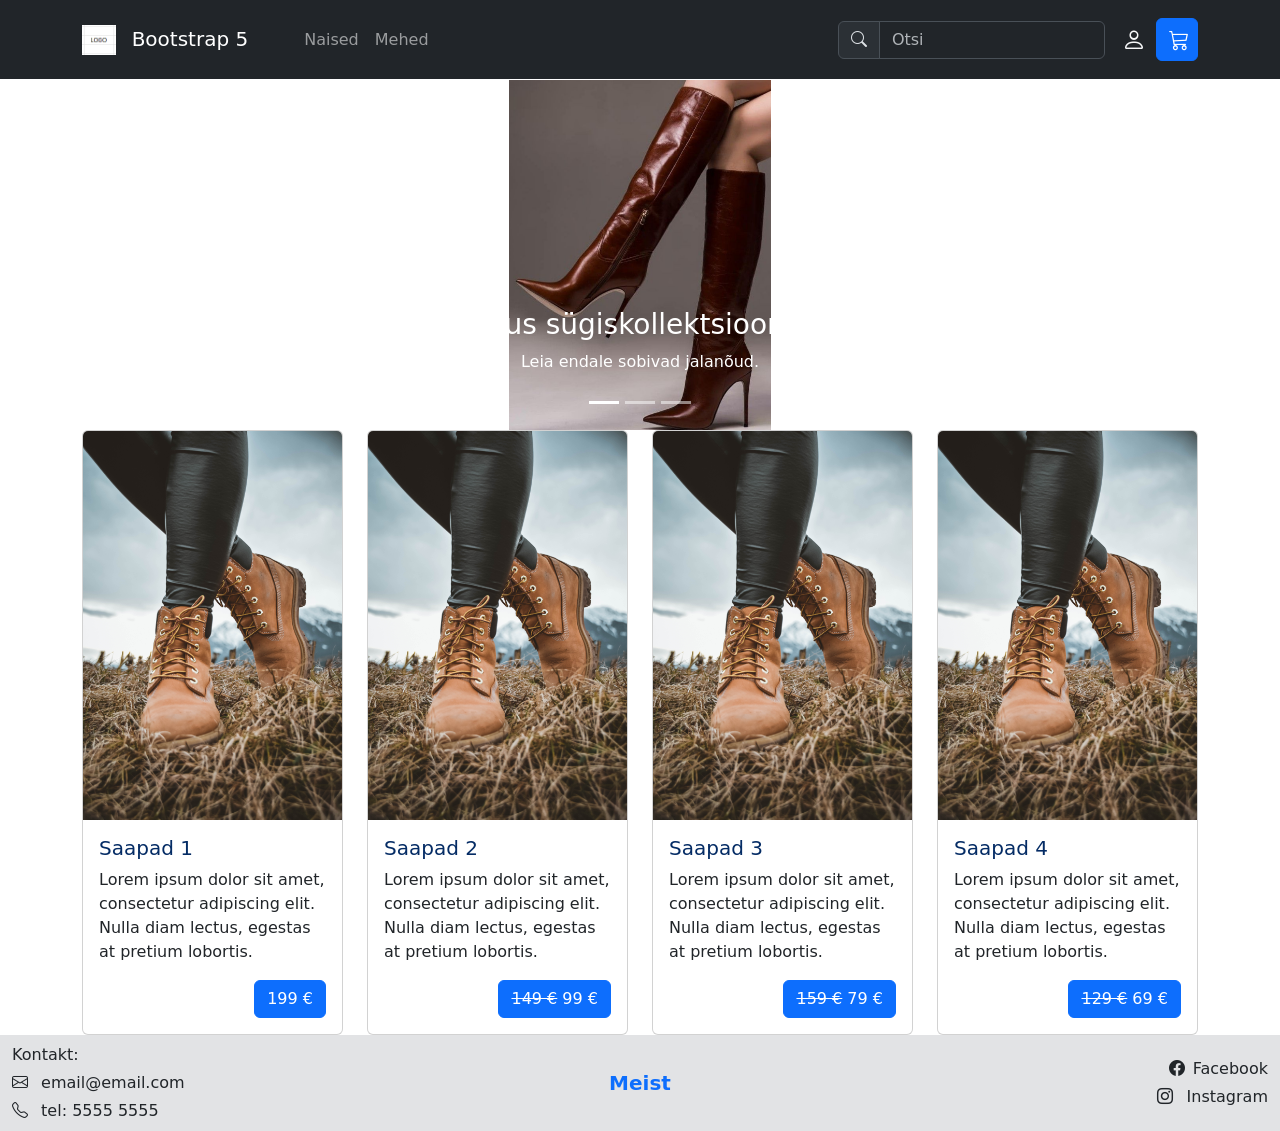
==== index.html @ 3c499172 "Initial commit" ====
<!doctype html>
<html lang="et">

<head>
  <meta charset="utf-8">
  <meta name="viewport" content="width=device-width, initial-scale=1">
  <meta name="description" content="Bootstrapi juhend">
  <meta name="author" content="">
  <title>Bootstrap5_esileht</title>
  <!--Bootstrap CSS-->
  <link href="https://cdn.jsdelivr.net/npm/bootstrap@5.3.3/dist/css/bootstrap.min.css" rel="stylesheet"
    integrity="sha384-QWTKZyjpPEjISv5WaRU9OFeRpok6YctnYmDr5pNlyT2bRjXh0JMhjY6hW+ALEwIH" crossorigin="anonymous">
  <!--Bootstrap ikoonid-->
  <link href="https://cdn.jsdelivr.net/npm/bootstrap-icons@1.9.1/font/bootstrap-icons.css" rel="stylesheet">
  <!--minu CSS-->
  <link rel="stylesheet" href="custom.css">
</head>

<body>
  <!-- =====================================
   NAVIGATSIOONIRIBA navbar
   ========================================= -->
  <nav class="navbar navbar-expand-lg bg-dark py-3 fixed-top" data-bs-theme="dark">

    <div class="container">

      <!-- Hamburgeri menüü -->
      <button class="navbar-toggler" type="button" data-bs-toggle="collapse" data-bs-target="#navbarSupportedContent"
        aria-controls="navbarSupportedContent" aria-expanded="false" aria-label="Toggle navigation">
        <span class="navbar-toggler-icon"></span>
      </button>

      <!-- Brand ja logo pilt -->
      <a class="navbar-brand me-5" href="#">
        <img src="logo_mr.png" alt="logo" height="30" class="me-3">Bootstrap 5</a>


      <!-- --------------------------------------------- 
     Peidetavad elemendid väikestel ekraanidel
     --------------------------------------------- -->
      <div class="collapse navbar-collapse" id="navbarSupportedContent">

        <ul class="navbar-nav me-auto">

          <!-- Naised menüü -->
          <li class="nav-item dropdown">
            <a class="nav-link dropdown" href="#" id="navbarDropdown" role="button" data-bs-toggle="dropdown"
              aria-expanded="false">Naised</a>

            <ul class="dropdown-menu" aria-labelledby="navbarDropdown">
              <li><a class="dropdown-item" href="#">Kingad</a></li>
              <div class="dropdown-divider"></div>
              <li><a class="dropdown-item" href="#">Saapad</a></li>
            </ul>
          </li>
          <!-- Mehed menüü -->
          <li class="nav-item dropdown">
            <a class="nav-link dropdown" href="#" id="navbarDropdown" role="button" data-bs-toggle="dropdown"
              aria-expanded="false">Mehed</a>
            <ul class="dropdown-menu" aria-labelledby="navbarDropdown">
              <li><a class="dropdown-item" href="#">Kingad</a></li>
              <div class="dropdown-divider"></div>
              <li><a class="dropdown-item" href="#">Saapad</a></li>
            </ul>
          </li>
        </ul>

        <!--Otsingu vorm: form -->
        <form class="d-flex me-1">
          <div class="input-group">
            <div class="input-group-text"><span class="bi bi-search mb-2"></span></div>
            <input class="form-control" type="search" placeholder="Otsi" aria-label="Search">
          </div>
        </form>
      </div>
      <div class="float-end">
        <!-- ------------ -->


        <!--Login ikoon-->
        <button class="btn btn-link text-light" type="submit"><span class="bi bi-person"></span></button>

        <!--Ostukorvi ikoon-->
        <a class="btn btn-primary" href="ostukorv.html" type="submit"><span class="bi bi-cart3"></span></button></a>

      </div>
    </div>

  </nav>

  <!-- =====================================
     PILDIKARUSELL / CAROUSEL: https://getbootstrap.com/docs/5.3/components/carousel/?utm_source=chatgpt.com
     ===================================== -->
  <!--Tee ise (yl3.2): siia konteinerisse lisa pildikarusell-->
  <div class="container">
    <div class="row">
      <div id="mainCarousel" class="carousel slide" data-bs-ride="carousel">

        <!-- Karusselli all olevad väikesed positsiooninupud -->
        <div class="carousel-indicators">
          <button type="button" data-bs-target="#mainCarousel" data-bs-slide-to="0" class="active" aria-current="true"
            aria-label="Slaid 1">
          </button>

          <button type="button" data-bs-target="#mainCarousel" data-bs-slide-to="1" aria-label="Slaid 2">
          </button>

          <button type="button" data-bs-target="#mainCarousel" data-bs-slide-to="2" aria-label="Slaid 3">
          </button>
        </div>

        <!-- Karusselli pildid -->
        <div class="carousel-inner">

          <!-- 1_Esimene pilt, peab olema class="active" -->
          <div class="carousel-item active">
            <img src="img/carousel1.png" class="d-block w-100" alt="Kontsaga Saapad">

            <!--
        Tekst kuvatakse ainult >= lg ekraanidel.
        d-none = vaikimisi peidetud
        d-lg-block = lg ekraanist alates nähtav -->
            <div class="carousel-caption d-none d-lg-block">
              <h3>Uus sügiskollektsioon!</h3>
              <p>Leia endale sobivad jalanõud.</p>
            </div>
          </div>

          <!-- 2_Teine pilt -->
          <div class="carousel-item">
            <img src="img/carousel2.png" class="d-block w-100" alt="Saapad">
          </div>


          <!-- 3_Kolmas pilt -->
          <div class="carousel-item">
            <img src="img/carousel3.png" class="d-block w-100" alt="Jalanõud">
          </div>

        </div> 

        <!-- Eelmise pildi nupp -->
        <button class="carousel-control-prev" type="button" data-bs-target="#mainCarousel" data-bs-slide="prev">

          <span class="carousel-control-prev-icon" aria-hidden="true"></span>

          <span class="visually-hidden">Eelmine</span>
        </button>


        <!-- Järgmise pildi nupp -->
        <button class="carousel-control-next" type="button" data-bs-target="#mainCarousel" data-bs-slide="next">

          <span class="carousel-control-next-icon" aria-hidden="true"></span>

          <span class="visually-hidden">Järgmine</span>
        </button>

      </div>
    </div>
  </div>





    <!--Tooted avalehel kaartidena-->
    <div class="container overflow-hidden">
      <div class="row g-4 justify-content-center">

        <div class="col-xl-3 col-md-6">
          <!-- mr: nt keskmise ja väiksema ekraani korral võta selle veeru jaoks 50% reast ehk 6/12-->
          <div class="card">
            <img src="stephan-seeber-NzAfGi8XuA4-unsplash.jpg" class="card-img-top" alt="pilt">
            <div class="card-body">
              <h5 class="card-title text-primary-emphasis">Saapad 1</h5>
              <p class="card-text">Lorem ipsum dolor sit amet, consectetur adipiscing elit. Nulla diam lectus, egestas
                at
                pretium lobortis.</p>
              <a href="toode.html" class="btn btn-primary float-end">199 €</a>
            </div>
          </div>
        </div>

        <div class="col-xl-3 col-md-6">
          <div class="card">
            <img src="stephan-seeber-NzAfGi8XuA4-unsplash.jpg" class="card-img-top" alt="pilt">
            <div class="card-body">
              <h5 class="card-title text-primary-emphasis">Saapad 2</h5>
              <p class="card-text">Lorem ipsum dolor sit amet, consectetur adipiscing elit. Nulla diam lectus, egestas
                at
                pretium lobortis.</p>
              <a href="#" class="btn btn-primary float-end"><s>149 €</s> 99 € </a>
            </div>
          </div>
        </div>
        <div class="col-xl-3 col-md-6">
          <div class="card">
            <img src="stephan-seeber-NzAfGi8XuA4-unsplash.jpg" class="card-img-top" alt="pilt">
            <div class="card-body">
              <h5 class="card-title text-primary-emphasis">Saapad 3</h5>
              <p class="card-text">Lorem ipsum dolor sit amet, consectetur adipiscing elit. Nulla diam lectus, egestas
                at
                pretium lobortis.</p>
              <a href="#" class="btn btn-primary float-end"><s>159 €</s> 79 €</a>
            </div>
          </div>
        </div>
        <div class="col-xl-3  col-md-6">
          <div class="card">
            <img src="stephan-seeber-NzAfGi8XuA4-unsplash.jpg" class="card-img-top" alt="pilt">
            <div class="card-body">
              <h5 class="card-title text-primary-emphasis">Saapad 4</h5>
              <p class="card-text">Lorem ipsum dolor sit amet, consectetur adipiscing elit. Nulla diam lectus, egestas
                at
                pretium lobortis.</p>
              <a href="#" class="btn btn-primary float-end"><s>129 €</s> 69 €</a>
            </div>
          </div>
        </div>
      </div>
    </div>

  <!-- ======
   JALUS
   =========== -->
    <!--Tee ise: kujunda siia korrektne jalus - lisa kontaktid ja sotsiaalvõrgustike lingid ikoonidega.-->
    <footer class="footer bg-secondary-subtle py-2 mt-auto">
      <div class="container-fluid">
        <div class="row align-items-center">

          <!-- KOntaktid vasakule äärde  -->
          <div class="col-4">
            <p class="mb-1">Kontakt:</p>
            <!-- email lingiga: -->
            <p class="mb-1">
              <i class="bi bi-envelope me-2"></i>
              <a href="mailto:email@email.com" class="text-dark text-decoration-none">email@email.com</a>
            </p>
            <!-- telefon -->
            <p class="mb-0">
              <i class="bi bi-telephone me-2"></i>
              <a class="text-dark text-decoration-none"> tel: 5555 5555</a>
            </p>
          </div>

          <!-- Meie link keskel -->
      <div class="col-4 text-center">
        <a href="meie.html" class="text-primary text-decoration-none fw-semibold fs-5">Meist</a></div>


          <!-- Sots.meedia ikoonid paremale lingina -->
          <div class="col-4 text-end">
            <p class="mb-1">
              <a href="#" class="text-dark text-decoration-none">
                <i class="bi bi-facebook me-2"></i>Facebook</a>
            </p>
            <p class="mb-0">
              <a href="#" class="text-dark text-decoration-none">
                <i class="bi bi-instagram me-2"></i> Instagram </a>
            </p>
          </div>
        </div>
      </div>
    </footer>


    <!--Jätta Popper ja JavaScript body lõppu-->
    <!--Popper.js-->
    <script src="https://cdn.jsdelivr.net/npm/@popperjs/core@2.11.8/dist/umd/popper.min.js"
      integrity="sha384-I7E8VVD/ismYTF4hNIPjVp/Zjvgyol6VFvRkX/vR+Vc4jQkC+hVqc2pM8ODewa9r"
      crossorigin="anonymous"></script>

    <!--Bootstrap.js-->
    <script src="https://cdn.jsdelivr.net/npm/bootstrap@5.3.3/dist/js/bootstrap.min.js"
      integrity="sha384-0pUGZvbkm6XF6gxjEnlmuGrJXVbNuzT9qBBavbLwCsOGabYfZo0T0to5eqruptLy"
      crossorigin="anonymous"></script>

</body>

</html>
---- custom.css ----
/*footer {
    margin-top: 3rem;
    padding: 3rem;
}*/

/* Karusselli pildid */
.carousel-item img {
    width: 100%;
    height: 350px;
    object-fit: contain;
}

/* Fikseeritud navigatsiooniriba jaoks jäetakse lehe ülaossa ruumi */
body {
    padding-top: 80px;
}


/* Meie lehel ei ole fikseeritud navigatsiooniriba */
.meie-leht {
    padding-top: 0;
}



.bi {
    display: inline-block;
    fill: currentColor;
    width: 1rem;
    height: 1rem;
}

.bi-person {
    display: inline-block;
    fill: currentColor;
    font-size: 1.5rem;
   
}

.bi-cart3 {
    display: inline-block;
    fill: currentColor;
    font-size: 1.25rem;
}


/*---- Bootstrap ekraanisuuruse näitaja ---- */
body::before {
    content: "XS";
    color: red;
    font-size: 2rem;
    font-weight: bold;
    position: fixed;
    top: 0;
    right: 0;
}

/* SM: alates 576px */
@media (min-width: 576px) {
    body::before {
        content: "SM";
    }
}

/* MD: alates 768px */
@media (min-width: 768px) {
    body::before {
        content: "MD";
    }
}

/* LG: alates 992px */
@media (min-width: 992px) {
    body::before {
        content: "LG";
    }
}

/* XL: alates 1200px */
@media (min-width: 1200px) {
    body::before {
        content: "XL";
    }
}

/* XXL: alates 1400px */
@media (min-width: 1400px) {
    body::before {
        content: "XXL";
    }
}
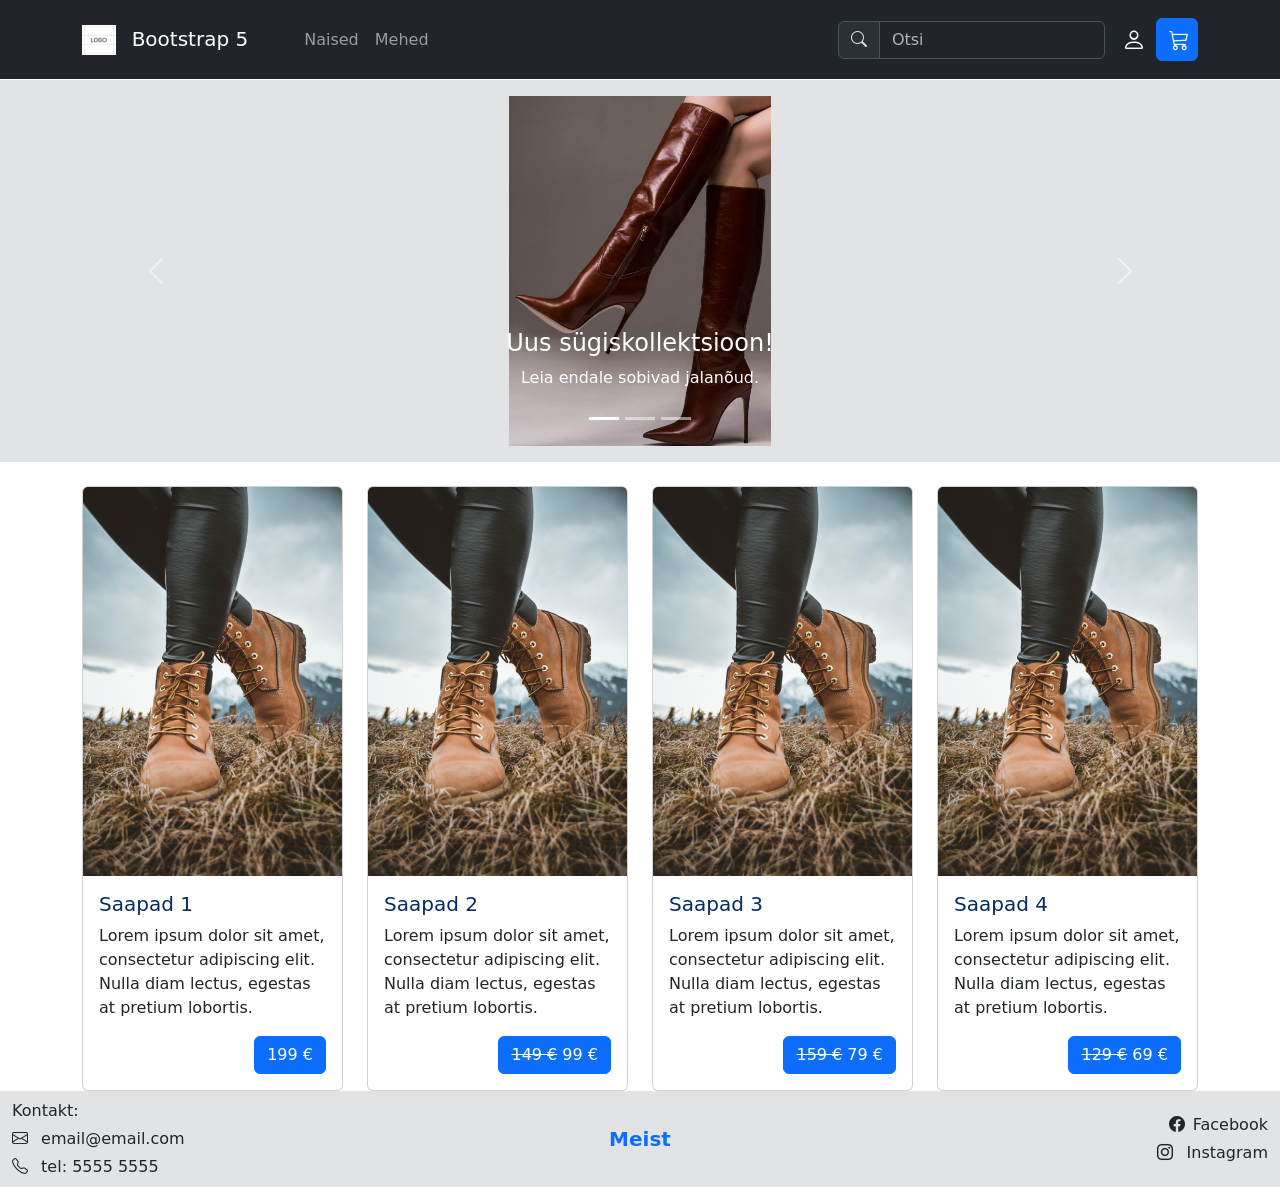
==== commit dbef6142: "Parandatud carousel layout" ====
--- a/index.html
+++ b/index.html
@@ -92,70 +92,76 @@
      PILDIKARUSELL / CAROUSEL: https://getbootstrap.com/docs/5.3/components/carousel/?utm_source=chatgpt.com
      ===================================== -->
   <!--Tee ise (yl3.2): siia konteinerisse lisa pildikarusell-->
-  <div class="container">
-    <div class="row">
-      <div id="mainCarousel" class="carousel slide" data-bs-ride="carousel">
-
-        <!-- Karusselli all olevad väikesed positsiooninupud -->
-        <div class="carousel-indicators">
-          <button type="button" data-bs-target="#mainCarousel" data-bs-slide-to="0" class="active" aria-current="true"
-            aria-label="Slaid 1">
-          </button>
-
-          <button type="button" data-bs-target="#mainCarousel" data-bs-slide-to="1" aria-label="Slaid 2">
-          </button>
-
-          <button type="button" data-bs-target="#mainCarousel" data-bs-slide-to="2" aria-label="Slaid 3">
-          </button>
-        </div>
-
-        <!-- Karusselli pildid -->
-        <div class="carousel-inner">
-
-          <!-- 1_Esimene pilt, peab olema class="active" -->
-          <div class="carousel-item active">
-            <img src="img/carousel1.png" class="d-block w-100" alt="Kontsaga Saapad">
-
-            <!--
+ 
+  <div class="container-fluid bg-secondary-subtle py-3 mb-4">
+
+    <!-- Karussell jääb lehe keskele -->
+    <div class="container">
+      <div class="row">
+        <div id="mainCarousel" class="carousel slide" data-bs-ride="carousel">
+
+          <!-- Karusselli all olevad positsiooninupud 3tk -->
+          <div class="carousel-indicators">
+            <button type="button" data-bs-target="#mainCarousel" data-bs-slide-to="0" class="active" aria-current="true"
+              aria-label="Slaid 1">
+            </button>
+
+            <button type="button" data-bs-target="#mainCarousel" data-bs-slide-to="1" aria-label="Slaid 2">
+            </button>
+
+            <button type="button" data-bs-target="#mainCarousel" data-bs-slide-to="2" aria-label="Slaid 3">
+            </button>
+          </div>
+
+
+          <!-- Karusselli pildid -->
+          <div class="carousel-inner">
+
+            <!-- 1_Esimene pilt, peab olema class="active" -->
+            <div class="carousel-item active">
+              <img src="img/carousel1.png" class="d-block w-100" alt="Kontsaga Saapad">
+
+              <!--
         Tekst kuvatakse ainult >= lg ekraanidel.
         d-none = vaikimisi peidetud
         d-lg-block = lg ekraanist alates nähtav -->
-            <div class="carousel-caption d-none d-lg-block">
-              <h3>Uus sügiskollektsioon!</h3>
-              <p>Leia endale sobivad jalanõud.</p>
-            </div>
-          </div>
-
-          <!-- 2_Teine pilt -->
-          <div class="carousel-item">
-            <img src="img/carousel2.png" class="d-block w-100" alt="Saapad">
-          </div>
-
-
-          <!-- 3_Kolmas pilt -->
-          <div class="carousel-item">
-            <img src="img/carousel3.png" class="d-block w-100" alt="Jalanõud">
-          </div>
-
-        </div> 
-
-        <!-- Eelmise pildi nupp -->
-        <button class="carousel-control-prev" type="button" data-bs-target="#mainCarousel" data-bs-slide="prev">
-
-          <span class="carousel-control-prev-icon" aria-hidden="true"></span>
-
-          <span class="visually-hidden">Eelmine</span>
-        </button>
-
-
-        <!-- Järgmise pildi nupp -->
-        <button class="carousel-control-next" type="button" data-bs-target="#mainCarousel" data-bs-slide="next">
-
-          <span class="carousel-control-next-icon" aria-hidden="true"></span>
-
-          <span class="visually-hidden">Järgmine</span>
-        </button>
-
+              <div class="carousel-caption d-none d-lg-block">
+                <h4>Uus sügiskollektsioon!</h4>
+                <p>Leia endale sobivad jalanõud.</p>
+              </div>
+            </div>
+
+            <!-- 2_Teine pilt -->
+            <div class="carousel-item">
+              <img src="img/carousel2.png" class="d-block w-100" alt="Saapad">
+            </div>
+
+
+            <!-- 3_Kolmas pilt -->
+            <div class="carousel-item">
+              <img src="img/carousel3.png" class="d-block w-100" alt="Jalanõud">
+            </div>
+
+          </div>
+
+          <!-- Eelmise pildi nupp -->
+          <button class="carousel-control-prev" type="button" data-bs-target="#mainCarousel" data-bs-slide="prev">
+
+            <span class="carousel-control-prev-icon" aria-hidden="true"></span>
+
+            <span class="visually-hidden">Eelmine</span>
+          </button>
+
+
+          <!-- Järgmise pildi nupp -->
+          <button class="carousel-control-next" type="button" data-bs-target="#mainCarousel" data-bs-slide="next">
+
+            <span class="carousel-control-next-icon" aria-hidden="true"></span>
+
+            <span class="visually-hidden">Järgmine</span>
+          </button>
+
+        </div>
       </div>
     </div>
   </div>
@@ -221,7 +227,7 @@
       </div>
     </div>
 
-  <!-- ======
+    <!-- ======
    JALUS
    =========== -->
     <!--Tee ise: kujunda siia korrektne jalus - lisa kontaktid ja sotsiaalvõrgustike lingid ikoonidega.-->
@@ -229,7 +235,7 @@
       <div class="container-fluid">
         <div class="row align-items-center">
 
-          <!-- KOntaktid vasakule äärde  -->
+          <!-- Kontaktid vasakule äärde  -->
           <div class="col-4">
             <p class="mb-1">Kontakt:</p>
             <!-- email lingiga: -->
@@ -244,9 +250,10 @@
             </p>
           </div>
 
-          <!-- Meie link keskel -->
-      <div class="col-4 text-center">
-        <a href="meie.html" class="text-primary text-decoration-none fw-semibold fs-5">Meist</a></div>
+          <!-- 'Meie' link keskel -->
+          <div class="col-4 text-center">
+            <a href="meie.html" class="text-primary text-decoration-none fw-semibold fs-5">Meist</a>
+          </div>
 
 
           <!-- Sots.meedia ikoonid paremale lingina -->
@@ -264,7 +271,6 @@
       </div>
     </footer>
 
-
     <!--Jätta Popper ja JavaScript body lõppu-->
     <!--Popper.js-->
     <script src="https://cdn.jsdelivr.net/npm/@popperjs/core@2.11.8/dist/umd/popper.min.js"
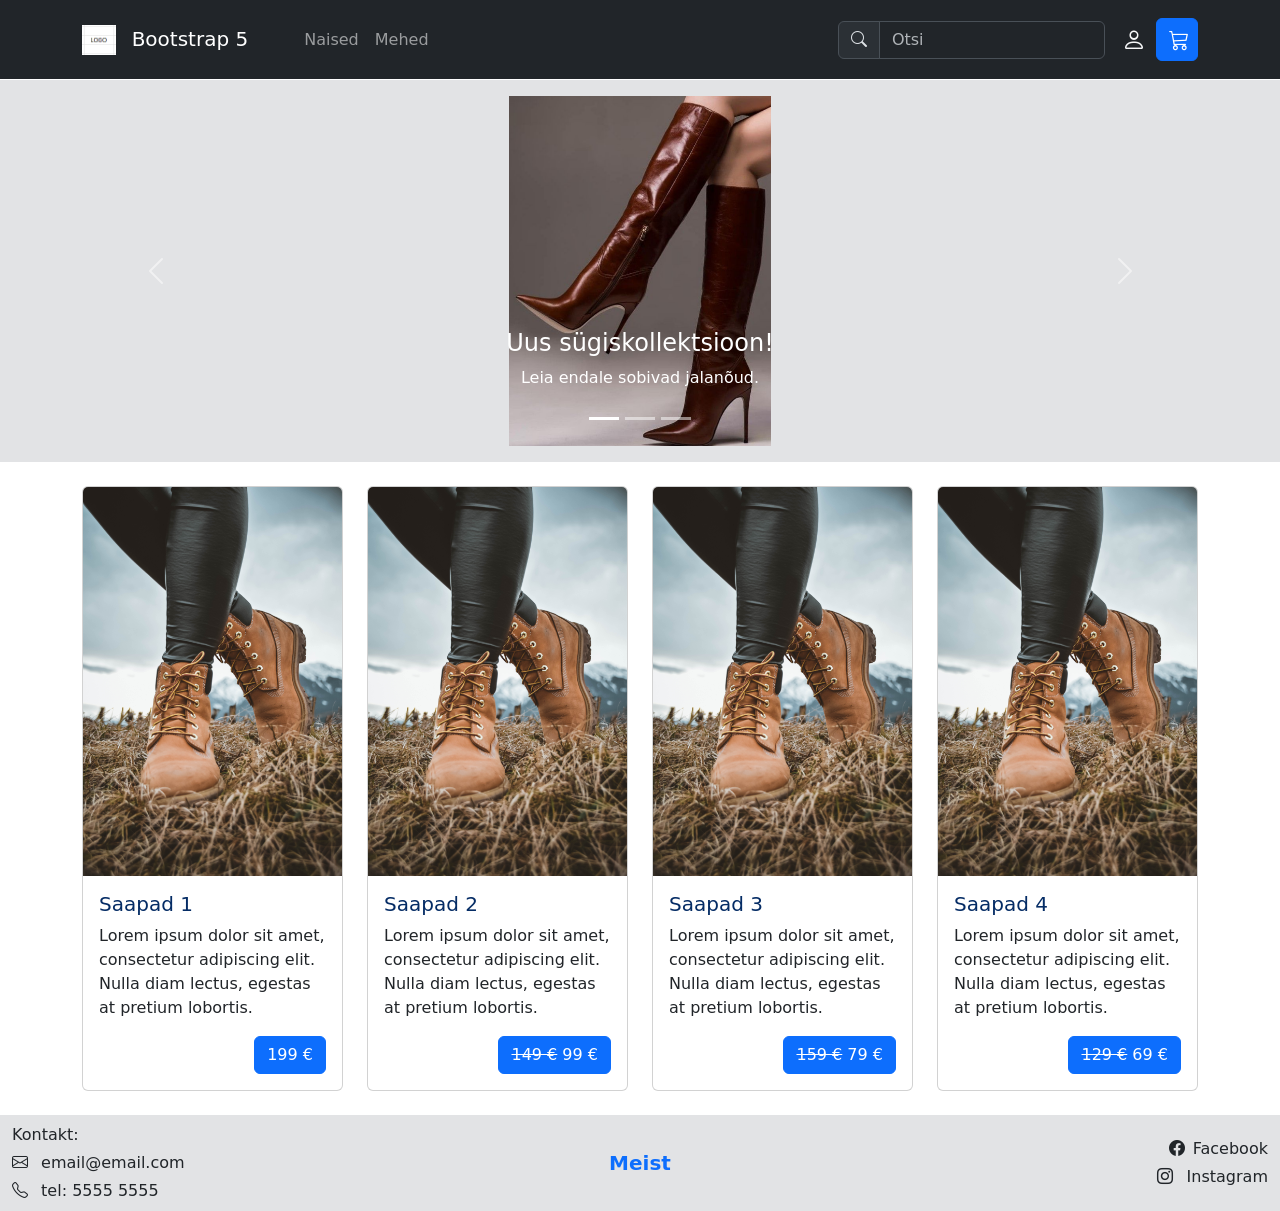
==== commit e69a851d: "avalehe card margin parandus" ====
--- a/index.html
+++ b/index.html
@@ -167,11 +167,8 @@
   </div>
 
 
-
-
-
     <!--Tooted avalehel kaartidena-->
-    <div class="container overflow-hidden">
+    <div class="container overflow-hidden mb-4">
       <div class="row g-4 justify-content-center">
 
         <div class="col-xl-3 col-md-6">
